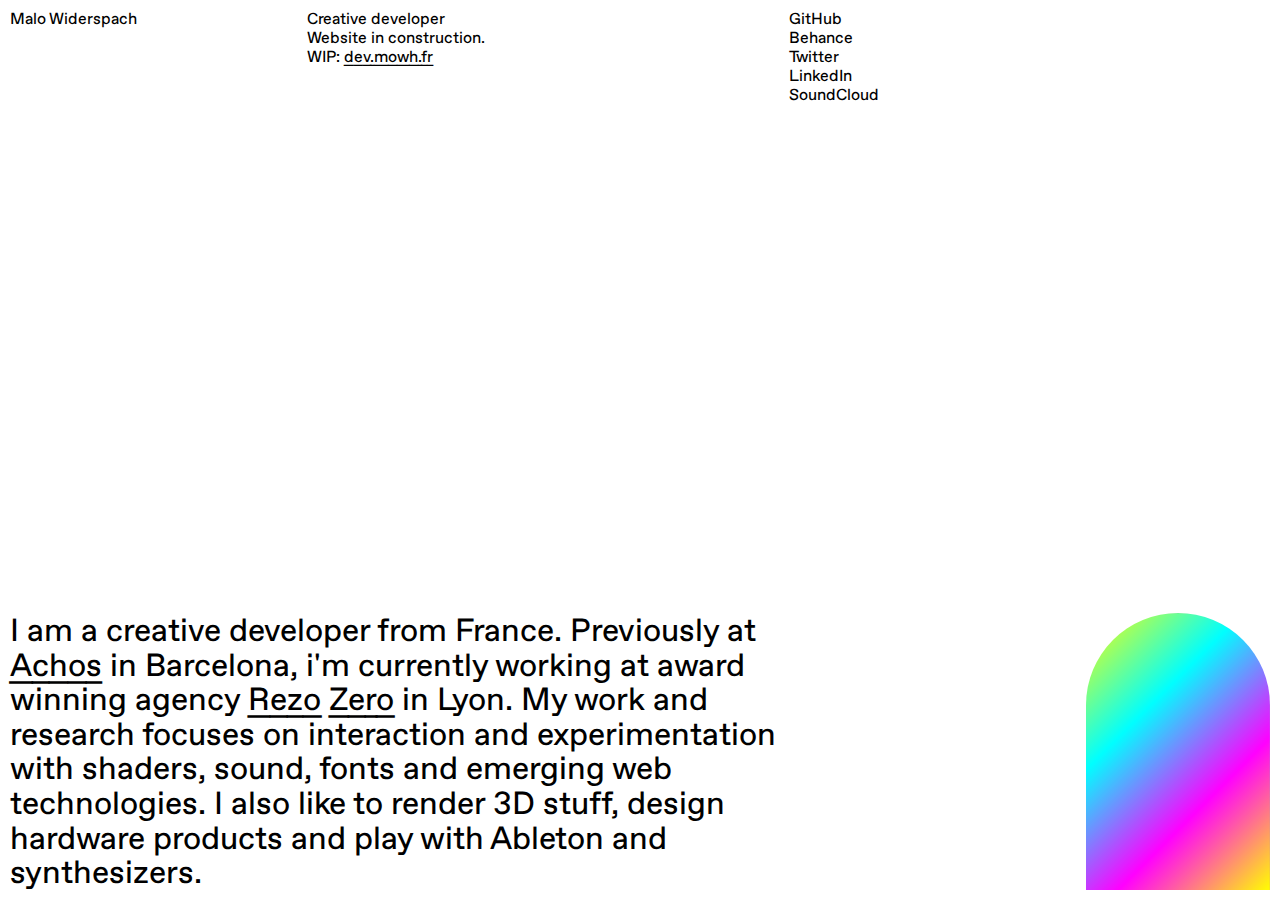
==== index.html @ b69c37b3 "Update" ====
<!DOCTYPE html><html lang="en"><head><meta charset="UTF-8"><meta name="viewport" content="width=device-width, initial-scale=1.0"><meta http-equiv="X-UA-Compatible" content="ie=edge"><title>Malo Widerspach | Website in construction</title><link rel="stylesheet" href="favorit.d4277eeb.css"><link rel="stylesheet" href="style.13af8669.css"></head><body> <header> <h1 class="logo">Malo Widerspach</h1> <div class="title"> <p>Creative developer</p> <p class="inconstruction">Website in construction...</p> <p>WIP: <a href="https://dev.mowh.fr">dev.mowh.fr</a></p> </div> <ul class="links"> <li><a href="https://github.com/m0wh">GitHub</a></li> <li><a href="https://behance.net/mowh">Behance</a></li> <li><a href="https://twitter.com/mowhtr">Twitter</a></li> <li><a href="https://linkedin.com/in/malo-dewiderspach/">LinkedIn</a></li> <li><a href="https://soundcloud.com/mowh-music">SoundCloud</a></li> </ul> </header> <main> <p class="intro"> I am a creative developer from France. Previously at <a href="http://www.achos.xxx">Achos</a> in Barcelona, i'm currently working at award winning agency <a href="https://rezo-zero.com">Rezo Zero</a> in Lyon. My work and research focuses on interaction and experimentation with shaders, sound, fonts and emerging web technologies. I also like to render 3D stuff, design hardware products and play with Ableton and synthesizers. </p> <div class="gradient"></div> </main> <script src="main.ad122210.js"></script>
</body></html>
---- favorit.d4277eeb.css ----
@font-face{font-family:Favorit;src:url(favorit-bold.7bc0c969.woff2) format("woff2"),url(favorit-bold.28c96ad4.woff) format("woff");font-weight:700;font-style:normal}@font-face{font-family:Favorit;src:url(favorit-boldita.f9904d30.woff2) format("woff2"),url(favorit-boldita.e218e1c5.woff) format("woff");font-weight:700;font-style:italic}@font-face{font-family:Favorit;src:url(favorit-regular.b5896f45.woff2) format("woff2"),url(favorit-regular.80fb55a0.woff) format("woff");font-weight:400;font-style:normal}@font-face{font-family:Favorit;src:url(favorit-regularita.8cb559e4.woff2) format("woff2"),url(favorit-regularita.1a47f3b4.woff) format("woff");font-weight:400;font-style:italic}@font-face{font-family:Favorit Lining;src:url(favoritlining-bold.dc47d68c.woff2) format("woff2"),url(favoritlining-bold.e7e3d65e.woff) format("woff");font-weight:700;font-style:normal}@font-face{font-family:Favorit Lining;src:url(favoritlining-boldita.c524f999.woff2) format("woff2"),url(favoritlining-boldita.6b8ea074.woff) format("woff");font-weight:700;font-style:italic}@font-face{font-family:Favorit Lining;src:url(favoritlining-regular.6df6bf5d.woff2) format("woff2"),url(favoritlining-regular.c70d160d.woff) format("woff");font-weight:400;font-style:normal}@font-face{font-family:Favorit Lining;src:url(favoritlining-regularita.b0fe7430.woff2) format("woff2"),url(favoritlining-regularita.a290f4fd.woff) format("woff");font-weight:400;font-style:italic}
/*# sourceMappingURL=favorit.d4277eeb.css.map */
---- style.13af8669.css ----
@charset "UTF-8";:root{--c-bg:#fff;--c-fg:#000}body{margin:0;font-family:Favorit,Helvetica,sans-serif;font-feature-settings:"ss03","ss04","zero";min-height:100vh;display:grid;grid-template-rows:auto 1fr;overflow-x:hidden;background-color:var(--c-bg);color:var(--c-fg)}body a{color:currentColor;text-decoration:none;font-family:Favorit Lining,Helvetica,sans-serif}body a:hover{font-family:Favorit,Helvetica,sans-serif}header{display:grid;grid-template-columns:1fr;row-gap:10px;padding:10px}@media screen and (min-width:380px){header{grid-template-columns:.618fr 1fr}}@media screen and (min-width:880px){header{grid-template-columns:.618fr 1fr 1fr}}header *{font-size:13px;line-height:1.2;font-weight:400;margin:0;padding:0}@media screen and (min-width:680px){header *{font-size:calc(2.0225vw - .4045px)}}@media screen and (min-width:880px){header *{font-size:calc(1.25vw - .25px)}}header .links{list-style:none;display:none}@media screen and (min-width:880px){header .links{grid-template-columns:.618fr 1fr 1fr;display:block}}header .links li a{text-decoration:none;font-family:Favorit,Helvetica,sans-serif}header .links li a:hover{font-family:Favorit Lining,Helvetica,sans-serif}header .links li a:hover:after{content:"↗"}main{padding:10px 0 10px 10px;display:grid;grid-template-columns:1fr 1.618fr;grid-template-rows:1fr auto}@media screen and (min-width:380px){main{padding:10px}}@media screen and (min-width:880px){main{grid-template-columns:1fr 1.618fr 1fr .618fr}}main .intro{margin:0;grid-column:1/span 2;grid-row:2;font-size:24px;line-height:1.1;align-self:flex-end}@media screen and (min-width:380px){main .intro{font-size:26px}}@media screen and (min-width:680px){main .intro{font-size:calc(4.045vw - .809px)}}@media screen and (min-width:880px){main .intro{font-size:calc(2.5vw - .5px)}}main .gradient{grid-column:4;grid-row:2;border-radius:800px 800px 0 0;background:linear-gradient(-45deg,#ff0,#f0f 33%,#0ff 66%,#ff0);background-size:100% 100%;background-position:50%}
/*# sourceMappingURL=style.13af8669.css.map */
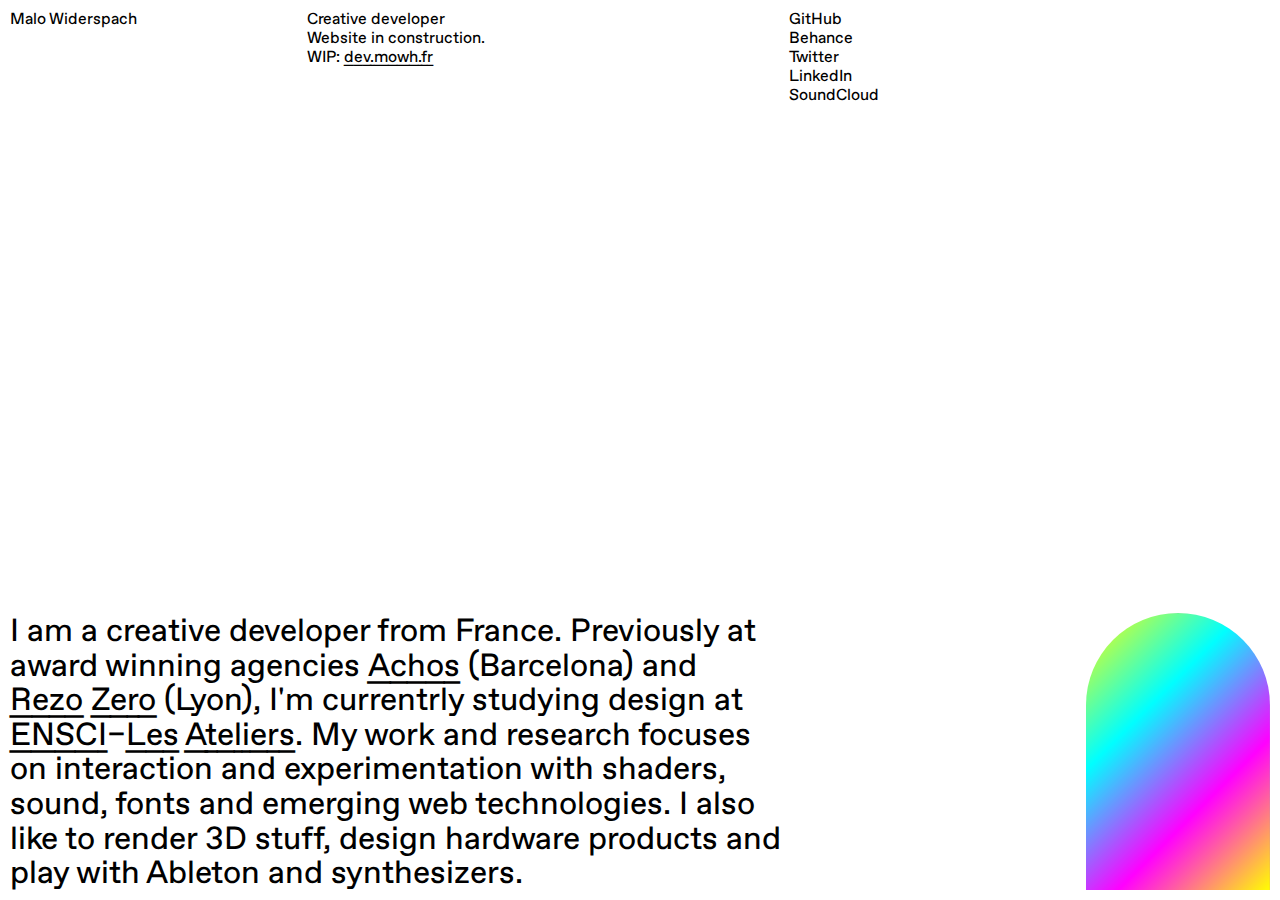
==== commit 9e20cada: "Update index.html" ====
--- a/index.html
+++ b/index.html
@@ -1,2 +1,2 @@
-<!DOCTYPE html><html lang="en"><head><meta charset="UTF-8"><meta name="viewport" content="width=device-width, initial-scale=1.0"><meta http-equiv="X-UA-Compatible" content="ie=edge"><title>Malo Widerspach | Website in construction</title><link rel="stylesheet" href="favorit.d4277eeb.css"><link rel="stylesheet" href="style.13af8669.css"></head><body> <header> <h1 class="logo">Malo Widerspach</h1> <div class="title"> <p>Creative developer</p> <p class="inconstruction">Website in construction...</p> <p>WIP: <a href="https://dev.mowh.fr">dev.mowh.fr</a></p> </div> <ul class="links"> <li><a href="https://github.com/m0wh">GitHub</a></li> <li><a href="https://behance.net/mowh">Behance</a></li> <li><a href="https://twitter.com/mowhtr">Twitter</a></li> <li><a href="https://linkedin.com/in/malo-dewiderspach/">LinkedIn</a></li> <li><a href="https://soundcloud.com/mowh-music">SoundCloud</a></li> </ul> </header> <main> <p class="intro"> I am a creative developer from France. Previously at <a href="http://www.achos.xxx">Achos</a> in Barcelona, i'm currently working at award winning agency <a href="https://rezo-zero.com">Rezo Zero</a> in Lyon. My work and research focuses on interaction and experimentation with shaders, sound, fonts and emerging web technologies. I also like to render 3D stuff, design hardware products and play with Ableton and synthesizers. </p> <div class="gradient"></div> </main> <script src="main.ad122210.js"></script>
-</body></html>+<!DOCTYPE html><html lang="en"><head><meta charset="UTF-8"><meta name="viewport" content="width=device-width, initial-scale=1.0"><meta http-equiv="X-UA-Compatible" content="ie=edge"><title>Malo Widerspach | Website in construction</title><link rel="stylesheet" href="favorit.d4277eeb.css"><link rel="stylesheet" href="style.13af8669.css"></head><body> <header> <h1 class="logo">Malo Widerspach</h1> <div class="title"> <p>Creative developer</p> <p class="inconstruction">Website in construction...</p> <p>WIP: <a href="https://dev.mowh.fr">dev.mowh.fr</a></p> </div> <ul class="links"> <li><a href="https://github.com/m0wh">GitHub</a></li> <li><a href="https://behance.net/mowh">Behance</a></li> <li><a href="https://twitter.com/mowhtr">Twitter</a></li> <li><a href="https://linkedin.com/in/malo-dewiderspach/">LinkedIn</a></li> <li><a href="https://soundcloud.com/mowh-music">SoundCloud</a></li> </ul> </header> <main> <p class="intro"> I am a creative developer from France. Previously at award winning agencies <a href="http://www.achos.xxx">Achos</a> (Barcelona) and <a href="https://rezo-zero.com">Rezo Zero</a> (Lyon), I'm currentrly studying design at <a href="https://ensci.com">ENSCI–Les Ateliers</a>. My work and research focuses on interaction and experimentation with shaders, sound, fonts and emerging web technologies. I also like to render 3D stuff, design hardware products and play with Ableton and synthesizers. </p> <div class="gradient"></div> </main> <script src="main.ad122210.js"></script>
+</body></html>
